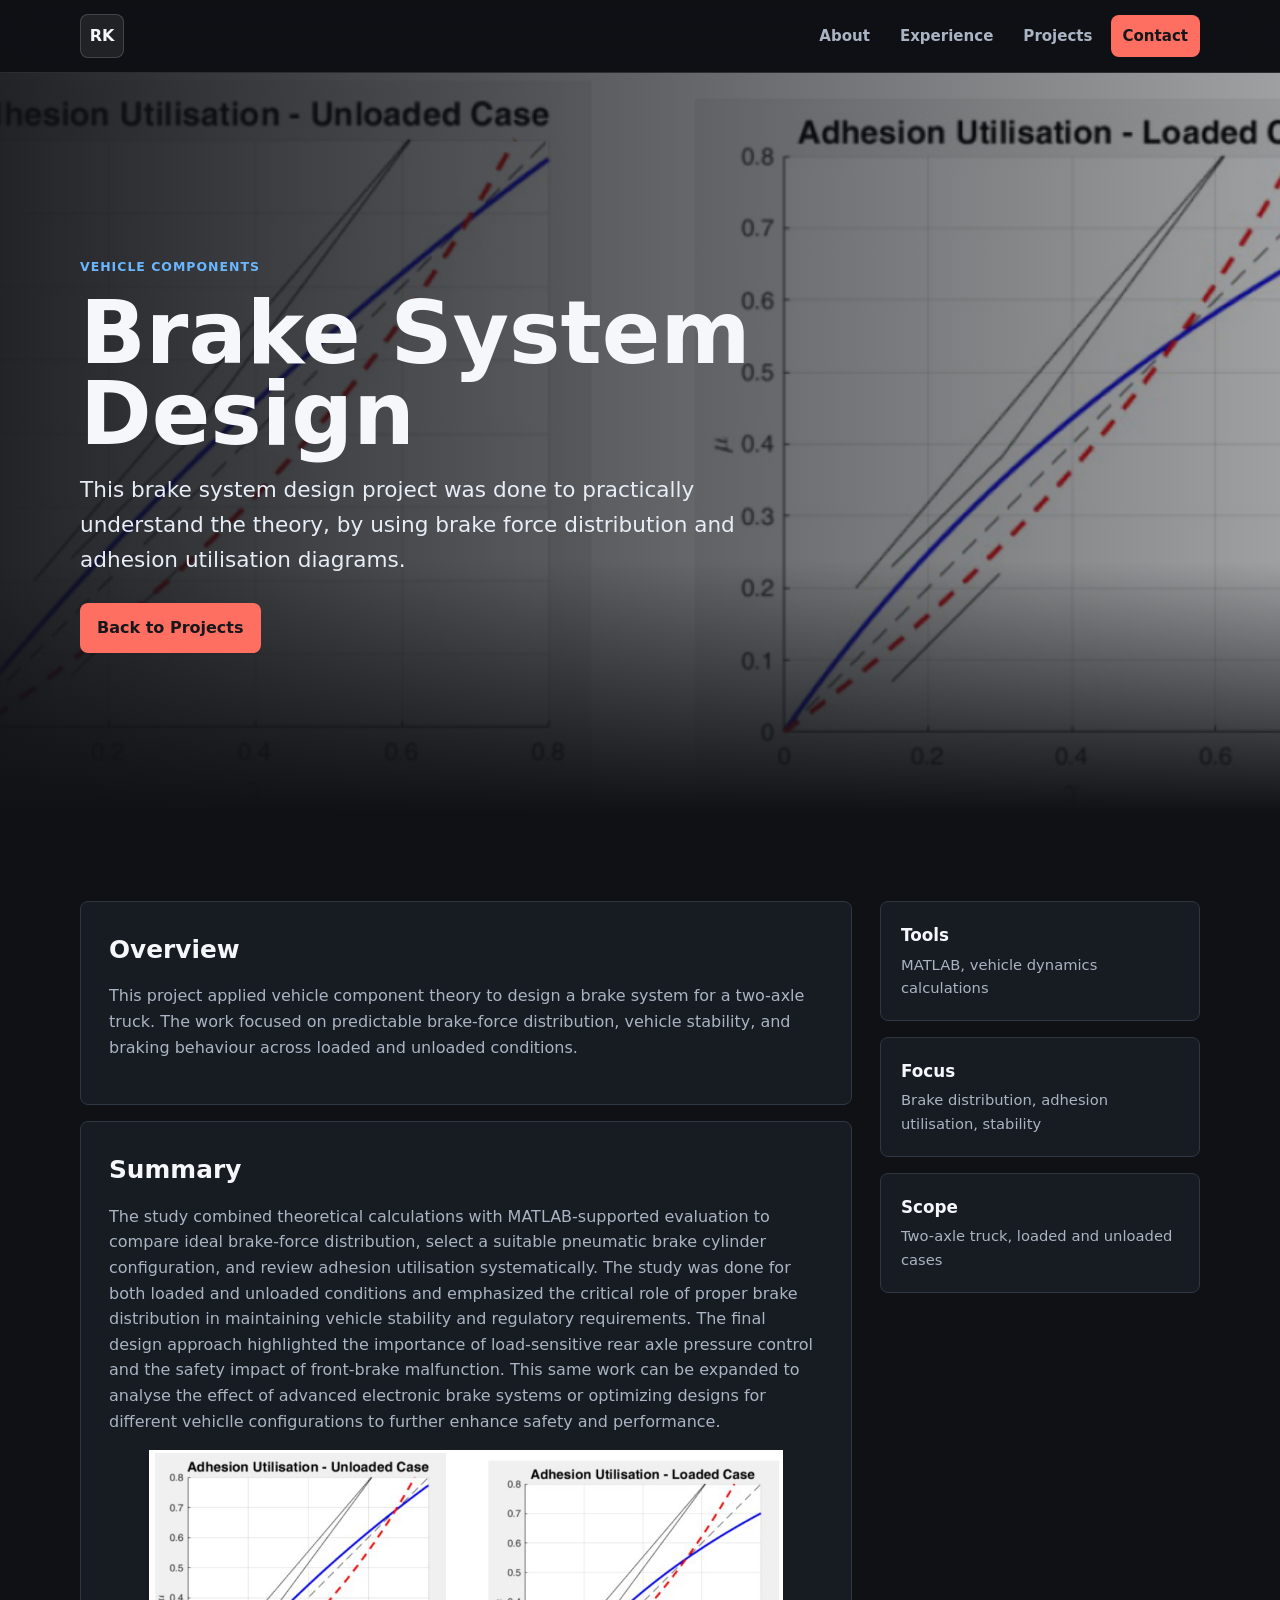
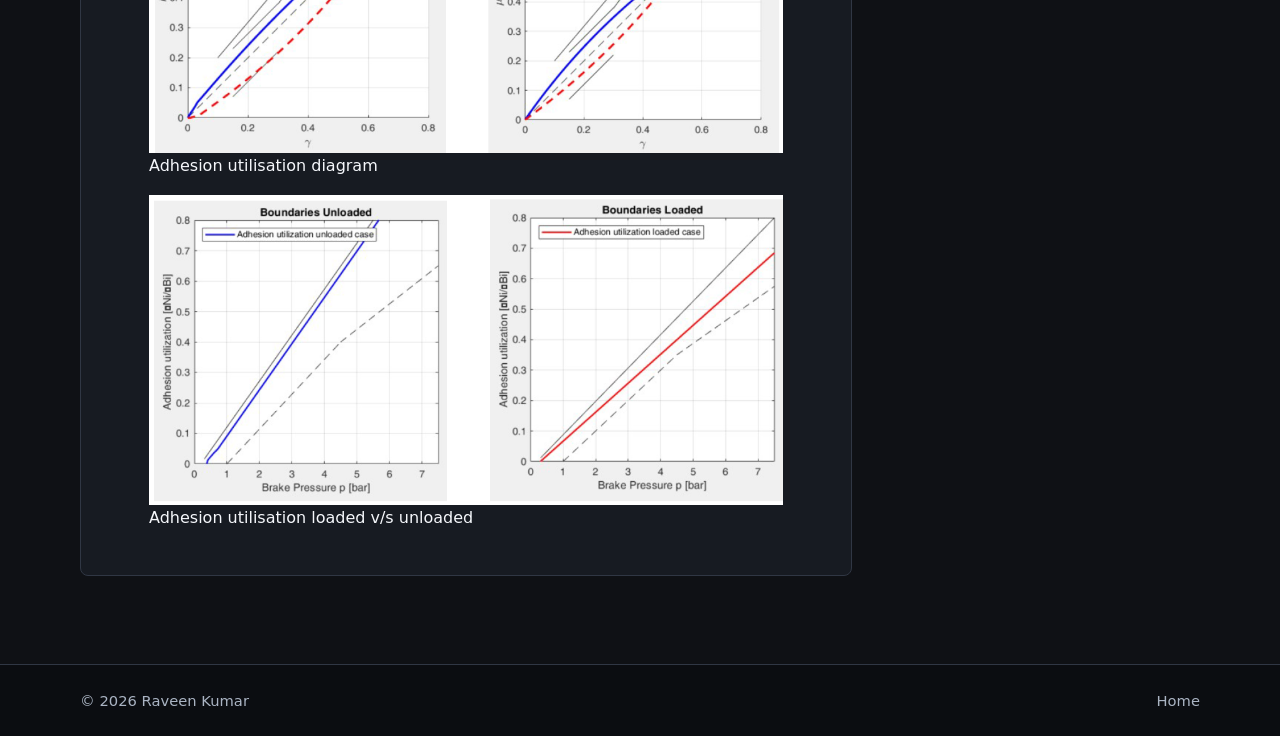
==== projects/brake-system-design.html @ a998fa56 "Add files via upload" ====
<!DOCTYPE html>
<html lang="en">
<head>
  <meta charset="UTF-8">
  <meta name="viewport" content="width=device-width, initial-scale=1.0">
  <meta name="description" content="Brake system design project by Raveen Kumar.">
  <title>Brake System Design | Raveen Kumar</title>
  <link rel="stylesheet" href="../styles.css">
</head>
<body>
  <header class="site-header">
    <nav class="nav" aria-label="Main navigation">
      <a class="brand" href="../index.html" aria-label="Raveen Kumar home">RK</a>
      <div class="nav-links">
        <a href="../index.html#about">About</a>
        <a href="../index.html#experience">Experience</a>
        <a href="../index.html#projects">Projects</a>
        <a class="primary" href="../index.html#contact">Contact</a>
      </div>
    </nav>
  </header>

  <main>
    <section class="page-hero project-image-brake">
      <div class="page-hero-inner">
        <p class="eyebrow">Vehicle Components</p>
        <h1>Brake System Design</h1>
        <p class="page-copy">
          This brake system design project was done to practically understand the theory, by using brake force distribution and adhesion utilisation diagrams.
        </p>
        <div class="page-actions">
          <a class="button primary" href="../index.html#projects">Back to Projects</a>
        </div>
      </div>
    </section>

    <section>
      <div class="section-inner project-layout">
        <div class="project-main">
          <article class="content-card">
            <h2>Overview</h2>
            <p>
              This project applied vehicle component theory to design a brake system for a two-axle truck.
              The work focused on predictable brake-force distribution, vehicle stability, and braking
              behaviour across loaded and unloaded conditions.
            </p>
          </article>

          <article class="content-card">
            <h2>Summary</h2>
            <p>
              The study combined theoretical calculations with MATLAB-supported evaluation to compare ideal
              brake-force distribution, select a suitable pneumatic brake cylinder configuration, and review
              adhesion utilisation systematically. The study was done for both loaded and unloaded conditions and emphasized the critical role of proper brake distribution in maintaining vehicle stability and regulatory requirements.
              The final design approach highlighted the importance of load-sensitive
              rear axle pressure control and the safety impact of front-brake malfunction.
              This same work can be expanded to analyse the effect of advanced electronic brake systems or optimizing designs for different vehiclle configurations to further enhance safety and performance.
            </p>

              <div class="brake-plot-grid" aria-label="Brake system design plots">
                <figure class="brake-plot">
                  <img src="../Project%20files/Brake-system-design/Adhesion-utilisation-1.png" alt="Adhesion utilisation diagram1">
                  <figcaption>Adhesion utilisation diagram</figcaption>
                </figure>
                <figure class="brake-plot">
                  <img src="../Project%20files/Brake-system-design/Adhesion-utilisation-2.png" alt="Adhesion utilisation diagram2">
                  <figcaption>Adhesion utilisation loaded v/s unloaded</figcaption>
                </figure>              
              </div>

          </article>
        </div>

      

        <aside class="project-sidebar">
          <div class="info-card">
            <strong>Tools</strong>
            <span>MATLAB, vehicle dynamics calculations</span>
          </div>
          <div class="info-card">
            <strong>Focus</strong>
            <span>Brake distribution, adhesion utilisation, stability</span>
          </div>
          <div class="info-card">
            <strong>Scope</strong>
            <span>Two-axle truck, loaded and unloaded cases</span>
          </div>
        </aside>
      </div>
    </section>
  </main>

  <footer class="footer">
    <div class="footer-inner">
      <span>&copy; 2026 Raveen Kumar</span>
      <span><a href="../index.html">Home</a></span>
    </div>
  </footer>
</body>
</html>
---- styles.css ----
:root {
  color-scheme: dark;
  --bg: #0f1115;
  --surface: #171b22;
  --surface-2: #1f2630;
  --line: #303744;
  --text: #f5f7fb;
  --muted: #aab4c3;
  --accent: #ff6f61;
  --accent-2: #6ab7ff;
  --soft: rgba(255, 255, 255, 0.08);
  --shadow: 0 24px 80px rgba(0, 0, 0, 0.28);
}

* {
  box-sizing: border-box;
}

html {
  scroll-behavior: smooth;
}

body {
  margin: 0;
  background: var(--bg);
  color: var(--text);
  font-family: Inter, ui-sans-serif, system-ui, -apple-system, BlinkMacSystemFont, "Segoe UI", sans-serif;
  line-height: 1.6;
}

img {
  display: block;
  max-width: 100%;
}

a {
  color: inherit;
  text-decoration: none;
}

p,
h1,
h2,
h3,
h4 {
  margin-top: 0;
}

ul {
  margin-bottom: 0;
}

.site-header {
  position: sticky;
  top: 0;
  z-index: 20;
  border-bottom: 1px solid rgba(255, 255, 255, 0.12);
  background: rgba(15, 17, 21, 0.86);
  backdrop-filter: blur(16px);
}

.nav {
  width: min(1120px, calc(100% - 32px));
  min-height: 72px;
  margin: 0 auto;
  display: flex;
  align-items: center;
  justify-content: space-between;
  gap: 18px;
}

.brand {
  display: inline-flex;
  align-items: center;
  justify-content: center;
  width: 44px;
  height: 44px;
  border: 1px solid rgba(255, 255, 255, 0.16);
  border-radius: 8px;
  background: var(--soft);
  font-weight: 800;
  letter-spacing: 0;
}

.nav-links {
  display: flex;
  align-items: center;
  justify-content: flex-end;
  gap: 6px;
  flex-wrap: wrap;
}

.nav-links a {
  min-height: 40px;
  padding: 9px 12px;
  border-radius: 8px;
  color: var(--muted);
  font-size: 0.94rem;
  font-weight: 700;
}

.nav-links a:hover,
.nav-links a:focus-visible,
.inline-link:hover,
.inline-link:focus-visible {
  color: var(--text);
  background: rgba(255, 255, 255, 0.08);
  outline: none;
}

.nav-links .primary {
  color: #15171b;
  background: var(--accent);
}

.hero {
  min-height: calc(88svh - 72px);
  position: relative;
  isolation: isolate;
  display: grid;
  align-items: center;
  overflow: hidden;
  background:
    linear-gradient(90deg, rgba(15, 17, 21, 0.90) 0%, rgba(15, 17, 21, 0.70) 42%, rgba(15, 17, 21, 0.12) 100%),
    url("BG.png") right bottom / cover no-repeat;
}

.hero::after,
.page-hero::after {
  content: "";
  position: absolute;
  inset: auto 0 0;
  height: 34%;
  background: linear-gradient(0deg, var(--bg), transparent);
  z-index: -1;
}

.section-inner,
.hero-inner {
  width: min(1120px, calc(100% - 32px));
  margin: 0 auto;
}

.hero-inner {
  display: block;
  padding: 76px 0 92px;
}

.eyebrow {
  margin: 0 0 16px;
  color: var(--accent-2);
  font-weight: 800;
  letter-spacing: 0.08em;
  text-transform: uppercase;
  font-size: 0.78rem;
}

h1 {
  max-width: 760px;
  margin-bottom: 18px;
  font-size: clamp(3.1rem, 9vw, 6.8rem);
  line-height: 0.94;
  letter-spacing: 0;
}

.hero-role {
  margin-bottom: 12px;
  color: var(--accent);
  font-size: clamp(1.1rem, 2.3vw, 1.45rem);
  font-weight: 800;
}

.hero-copy,
.page-copy {
  max-width: 710px;
  margin-bottom: 26px;
  color: #e6edf7;
  font-size: clamp(1.08rem, 2.4vw, 1.35rem);
}

.hero-actions,
.contact-actions,
.page-actions {
  display: flex;
  flex-wrap: wrap;
  gap: 12px;
  align-items: center;
}

.button {
  display: inline-flex;
  min-height: 46px;
  align-items: center;
  justify-content: center;
  padding: 11px 16px;
  border: 1px solid transparent;
  border-radius: 8px;
  font-weight: 800;
}

.button.primary {
  color: #15171b;
  background: var(--accent);
}

.button.secondary {
  border-color: rgba(255, 255, 255, 0.2);
  background: rgba(255, 255, 255, 0.08);
}

.inline-link {
  display: inline-flex;
  min-height: 36px;
  align-items: center;
  margin-top: 18px;
  padding: 6px 0;
  color: var(--accent);
  font-weight: 800;
}

.profile-panel {
  align-self: end;
  border: 1px solid rgba(255, 255, 255, 0.16);
  border-radius: 8px;
  background: rgba(15, 17, 21, 0.76);
  box-shadow: var(--shadow);
  overflow: hidden;
}

.profile-panel img {
  width: 100%;
  aspect-ratio: 1 / 1;
  object-fit: cover;
}

.profile-caption {
  padding: 18px;
  border-top: 1px solid rgba(255, 255, 255, 0.14);
}

.profile-caption strong,
.timeline-card strong,
.info-card strong {
  display: block;
  font-size: 1.05rem;
}

.profile-caption span,
.timeline-card span,
.info-card span {
  display: block;
  margin-top: 4px;
  color: var(--muted);
  font-size: 0.92rem;
}

.about-profile {
  align-self: start;
}

section {
  padding: 88px 0;
}

.section-heading {
  display: grid;
  grid-template-columns: minmax(0, 0.75fr) minmax(280px, 1fr);
  gap: 36px;
  align-items: end;
  margin-bottom: 34px;
}

.section-heading h2 {
  margin-bottom: 0;
  font-size: clamp(2rem, 4vw, 3.2rem);
  line-height: 1.05;
  letter-spacing: 0;
}

.section-heading p {
  margin-bottom: 0;
  color: var(--muted);
  font-size: 1.02rem;
}

.about-grid {
  display: grid;
  grid-template-columns: minmax(240px, 0.48fr) minmax(0, 1fr) minmax(280px, 0.9fr);
  gap: 28px;
  align-items: stretch;
}

.two-column {
  display: grid;
  grid-template-columns: minmax(0, 1.1fr) minmax(280px, 0.9fr);
  gap: 28px;
  align-items: stretch;
}

.about-copy,
.rich-text {
  color: #d7dee9;
  font-size: 1.03rem;
}

.about-copy p:last-child,
.rich-text p:last-child {
  margin-bottom: 0;
}

.stat-grid,
.info-grid {
  display: grid;
  grid-template-columns: repeat(2, minmax(0, 1fr));
  gap: 14px;
}

.stat,
.info-card,
.timeline-card,
.placeholder-card,
.publication-card {
  padding: 20px;
  border: 1px solid var(--line);
  border-radius: 8px;
  background: var(--surface);
}

.stat {
  min-height: 132px;
}

.stat strong {
  display: block;
  color: var(--accent);
  font-size: 1.9rem;
  line-height: 1;
}

.stat span {
  display: block;
  margin-top: 10px;
  color: var(--muted);
  font-weight: 700;
}

.skill-grid,
.project-grid,
.timeline-grid {
  display: grid;
  gap: 16px;
}

.skill-grid {
  grid-template-columns: repeat(3, minmax(0, 1fr));
}

.project-grid {
  grid-template-columns: repeat(3, minmax(0, 1fr));
}

.skill-card,
.project-card,
.contact-card {
  border: 1px solid var(--line);
  border-radius: 8px;
  background: var(--surface);
}

.skill-card {
  min-height: 158px;
  padding: 22px;
}

.skill-card h3,
.project-body h3,
.placeholder-card h3,
.publication-card h3 {
  margin-bottom: 12px;
  color: var(--text);
  font-size: 1.14rem;
}

.check-list {
  margin: 0;
  padding-left: 18px;
  color: var(--muted);
}

.check-list li + li {
  margin-top: 8px;
}

.chip-group {
  display: flex;
  flex-wrap: wrap;
  gap: 8px;
}

.skill-chip {
  display: inline-flex;
  min-height: 30px;
  align-items: center;
  border: 1px solid rgba(255, 255, 255, 0.12);
  border-radius: 999px;
  padding: 4px 10px;
  background: rgba(255, 255, 255, 0.06);
  color: #e6edf7;
  font-size: 0.82rem;
  font-weight: 700;
}

.project-card {
  overflow: hidden;
}

.project-card img {
  width: 100%;
  aspect-ratio: 16 / 10;
  object-fit: cover;
  border-bottom: 1px solid var(--line);
}

.project-body {
  padding: 22px;
}

.project-body p,
.placeholder-card p,
.publication-card p {
  color: var(--muted);
  font-size: 0.96rem;
}

.tag-row {
  display: flex;
  flex-wrap: wrap;
  gap: 8px;
  margin-top: 18px;
}

.tag {
  display: inline-flex;
  min-height: 28px;
  align-items: center;
  border: 1px solid rgba(255, 255, 255, 0.14);
  border-radius: 999px;
  padding: 3px 10px;
  color: #dde6f2;
  background: var(--surface-2);
  font-size: 0.8rem;
  font-weight: 700;
}

.timeline-card + .timeline-card {
  margin-top: 14px;
}

.timeline-card p {
  margin: 12px 0 0;
  color: var(--muted);
}

.experience-lead {
  margin: 0 0 24px;
  color: #ffffff;
  font-size: 1.2rem;
  font-weight: 800;
  line-height: 1.45;
}

.timeline-card .tag-row {
  margin-top: 16px;
}

.contact {
  background: var(--bg);
}

.contact-card {
  max-width: 760px;
  padding: 32px;
  background: rgba(23, 27, 34, 0.88);
  box-shadow: var(--shadow);
}

.contact-card h2 {
  margin-bottom: 12px;
  font-size: clamp(2rem, 4vw, 3rem);
  line-height: 1.05;
}

.contact-card p {
  color: var(--muted);
  font-size: 1.02rem;
}

.contact-layout {
  display: grid;
  grid-template-columns: minmax(320px, 0.95fr) minmax(260px, 1fr);
  gap: 28px;
  align-items: start;
}

.contact-form {
  display: grid;
  gap: 14px;
}

.field {
  display: grid;
  gap: 8px;
}

.field span {
  color: var(--text);
  font-size: 0.92rem;
  font-weight: 700;
}

.field input,
.field textarea {
  width: 100%;
  border: 1px solid rgba(255, 255, 255, 0.16);
  border-radius: 8px;
  background: rgba(255, 255, 255, 0.06);
  color: var(--text);
  padding: 12px 14px;
  font: inherit;
}

.field input::placeholder,
.field textarea::placeholder {
  color: #92a0b4;
}

.field input:focus,
.field textarea:focus {
  outline: 2px solid rgba(106, 183, 255, 0.35);
  outline-offset: 0;
  border-color: rgba(106, 183, 255, 0.5);
}

.field textarea {
  resize: vertical;
  min-height: 130px;
}

.contact-submit {
  width: 100%;
  justify-content: center;
}

.contact-copy {
  display: grid;
  gap: 18px;
}

.contact-list {
  display: grid;
  gap: 10px;
}

.contact-link {
  display: inline-flex;
  align-items: center;
  min-height: 28px;
  color: #e6edf7;
  font-weight: 700;
}

.page-hero {
  min-height: 460px;
  position: relative;
  isolation: isolate;
  display: grid;
  align-items: end;
  overflow: hidden;
  background:
    linear-gradient(90deg, rgba(15, 17, 21, 0.92), rgba(15, 17, 21, 0.40)),
    var(--project-image, url("Car%20bg.png")) center / cover no-repeat;
}

.project-image-suspension {
  --project-image: url("Car_bg.jpg");
}

.project-image-volvo {
  --project-image: url("Project%20files/Car-MBS-Adams/FVA.png");
}

.project-image-slip {
  --project-image: url("Project%20files/Longitudinal-dynamics/longitudinal-hero.png");
}

.project-image-lateral {
  --project-image: url("Project%20files/Lateral-dynamics/lateral-hero.png");
}

.project-image-clutch {
  --project-image: url("Project%20files/Clutch-modelling/clutch-modelling.png");
}

.project-image-brake {
  --project-image: url("Project%20files/Brake-system-design/Adhesion-utilisation-1.png");
}

.project-image-powertrain {
  --project-image: url("Powertrain-diagram.png");
}

.project-image-vertical {
  --project-image: url("Project%20files/Vertical-dynamics/vertical-hero.jpg");
}

.project-image-aircraft {
  --project-image: url("Car%20bg.png");
}

.project-image-ers {
  --project-image: url("Project%20files/Electrified-road-systems/ers-catenary-road.jpg");
}

.project-image-truck-simulator {
  --project-image: url("Project%20files/Truck-simulator/truck-simulator-testbed.jpg");
}

.project-image-acoustics {
  --project-image: url("Project%20files/Vehicle-acoustics/vehicle-acoustics-spl.png");
}

.page-hero-inner {
  width: min(1120px, calc(100% - 32px));
  margin: 0 auto;
  padding: 96px 0 72px;
}

.page-hero h1 {
  max-width: 900px;
  font-size: clamp(2.6rem, 7vw, 5.4rem);
}

.project-layout {
  display: grid;
  grid-template-columns: minmax(0, 1fr) 320px;
  gap: 28px;
  align-items: start;
}

.project-main,
.project-sidebar {
  display: grid;
  gap: 16px;
  min-width: 0;
}

.content-card {
  min-width: 0;
  padding: 28px;
  border: 1px solid var(--line);
  border-radius: 8px;
  background: var(--surface);
}

.content-card h2 {
  margin-bottom: 14px;
  font-size: 1.55rem;
}

.content-card p,
.content-card li {
  color: var(--muted);
}

.table-wrap {
  width: 100%;
  overflow-x: auto;
}

.project-table {
  width: 100%;
  border-collapse: collapse;
  color: var(--muted);
  font-size: 0.95rem;
}

.project-table th,
.project-table td {
  padding: 12px 14px;
  border-bottom: 1px solid var(--line);
  text-align: left;
  white-space: nowrap;
}

.project-table th {
  color: var(--text);
  background: var(--surface-2);
  font-weight: 800;
}

.project-table tbody tr:last-child td {
  border-bottom: 0;
}

.gear-plot-grid {
  display: grid;
  gap: 16px;
  margin-top: 22px;
}

.gear-plot {
  margin: 0;
  overflow: hidden;
  border: 1px solid var(--line);
  border-radius: 8px;
  background: #ffffff;
}

.gear-plot img {
  width: 100%;
  background: #ffffff;
}

.gear-plot figcaption {
  padding: 10px 14px;
  border-top: 1px solid #d7dee9;
  color: #15171b;
  font-size: 0.9rem;
  font-weight: 800;
}

.report-figure-grid {
  display: grid;
  grid-template-columns: repeat(2, minmax(0, 1fr));
  gap: 14px;
  margin-top: 22px;
}

.report-figure-grid.three {
  grid-template-columns: repeat(3, minmax(0, 1fr));
}

.report-figure {
  margin: 0;
  overflow: hidden;
  border: 1px solid var(--line);
  border-radius: 8px;
  background: #ffffff;
}

.report-figure img {
  width: 100%;
  aspect-ratio: 16 / 10;
  object-fit: cover;
  background: #ffffff;
}

.report-figure.contain img {
  object-fit: contain;
  padding: 10px;
}

.report-figure figcaption {
  min-height: 52px;
  padding: 10px 14px;
  border-top: 1px solid #d7dee9;
  color: #15171b;
  font-size: 0.88rem;
  font-weight: 800;
}

.placeholder-card {
  border-style: dashed;
  background: rgba(31, 38, 48, 0.54);
}

.project-visual-grid {
  display: grid;
  grid-template-columns: repeat(3, minmax(0, 1fr));
  gap: 14px;
}

.image-placeholder {
  min-height: 150px;
  display: grid;
  align-content: center;
  gap: 8px;
  padding: 18px;
  border: 1px dashed rgba(255, 255, 255, 0.24);
  border-radius: 8px;
  background: rgba(31, 38, 48, 0.58);
}

.image-placeholder strong {
  color: var(--text);
  font-size: 1rem;
}

.image-placeholder span {
  color: var(--muted);
  font-size: 0.92rem;
}

.footer {
  border-top: 1px solid var(--line);
  padding: 24px 0;
  color: var(--muted);
  background: #0b0d11;
  font-size: 0.92rem;
}

.footer-inner {
  width: min(1120px, calc(100% - 32px));
  margin: 0 auto;
  display: flex;
  justify-content: space-between;
  gap: 16px;
  flex-wrap: wrap;
}

@media (max-width: 900px) {
  .hero-inner,
  .section-heading,
  .about-grid,
  .two-column,
  .skill-grid,
  .project-grid,
  .project-visual-grid,
  .report-figure-grid,
  .report-figure-grid.three,
  .project-layout,
  .contact-layout {
    grid-template-columns: 1fr;
  }

  .hero {
    min-height: auto;
    background:
      linear-gradient(180deg, rgba(15, 17, 21, 0.92), rgba(15, 17, 21, 0.62)),
      url("Car%20bg.png") center bottom / cover no-repeat;
  }

  .hero-inner {
    padding: 58px 0 74px;
  }

  .profile-panel {
    max-width: 320px;
  }

  .about-profile {
    order: -1;
  }

  .project-sidebar {
    grid-template-columns: repeat(2, minmax(0, 1fr));
  }
}

@media (max-width: 620px) {
  .nav {
    min-height: auto;
    padding: 12px 0;
    align-items: flex-start;
  }

  .nav-links {
    gap: 2px;
  }

  .nav-links a {
    padding: 8px 9px;
    font-size: 0.84rem;
  }

  section {
    padding: 64px 0;
  }

  .stat-grid,
  .info-grid,
  .project-sidebar {
    grid-template-columns: 1fr;
  }

  .contact-card,
  .content-card {
    padding: 24px;
  }
}
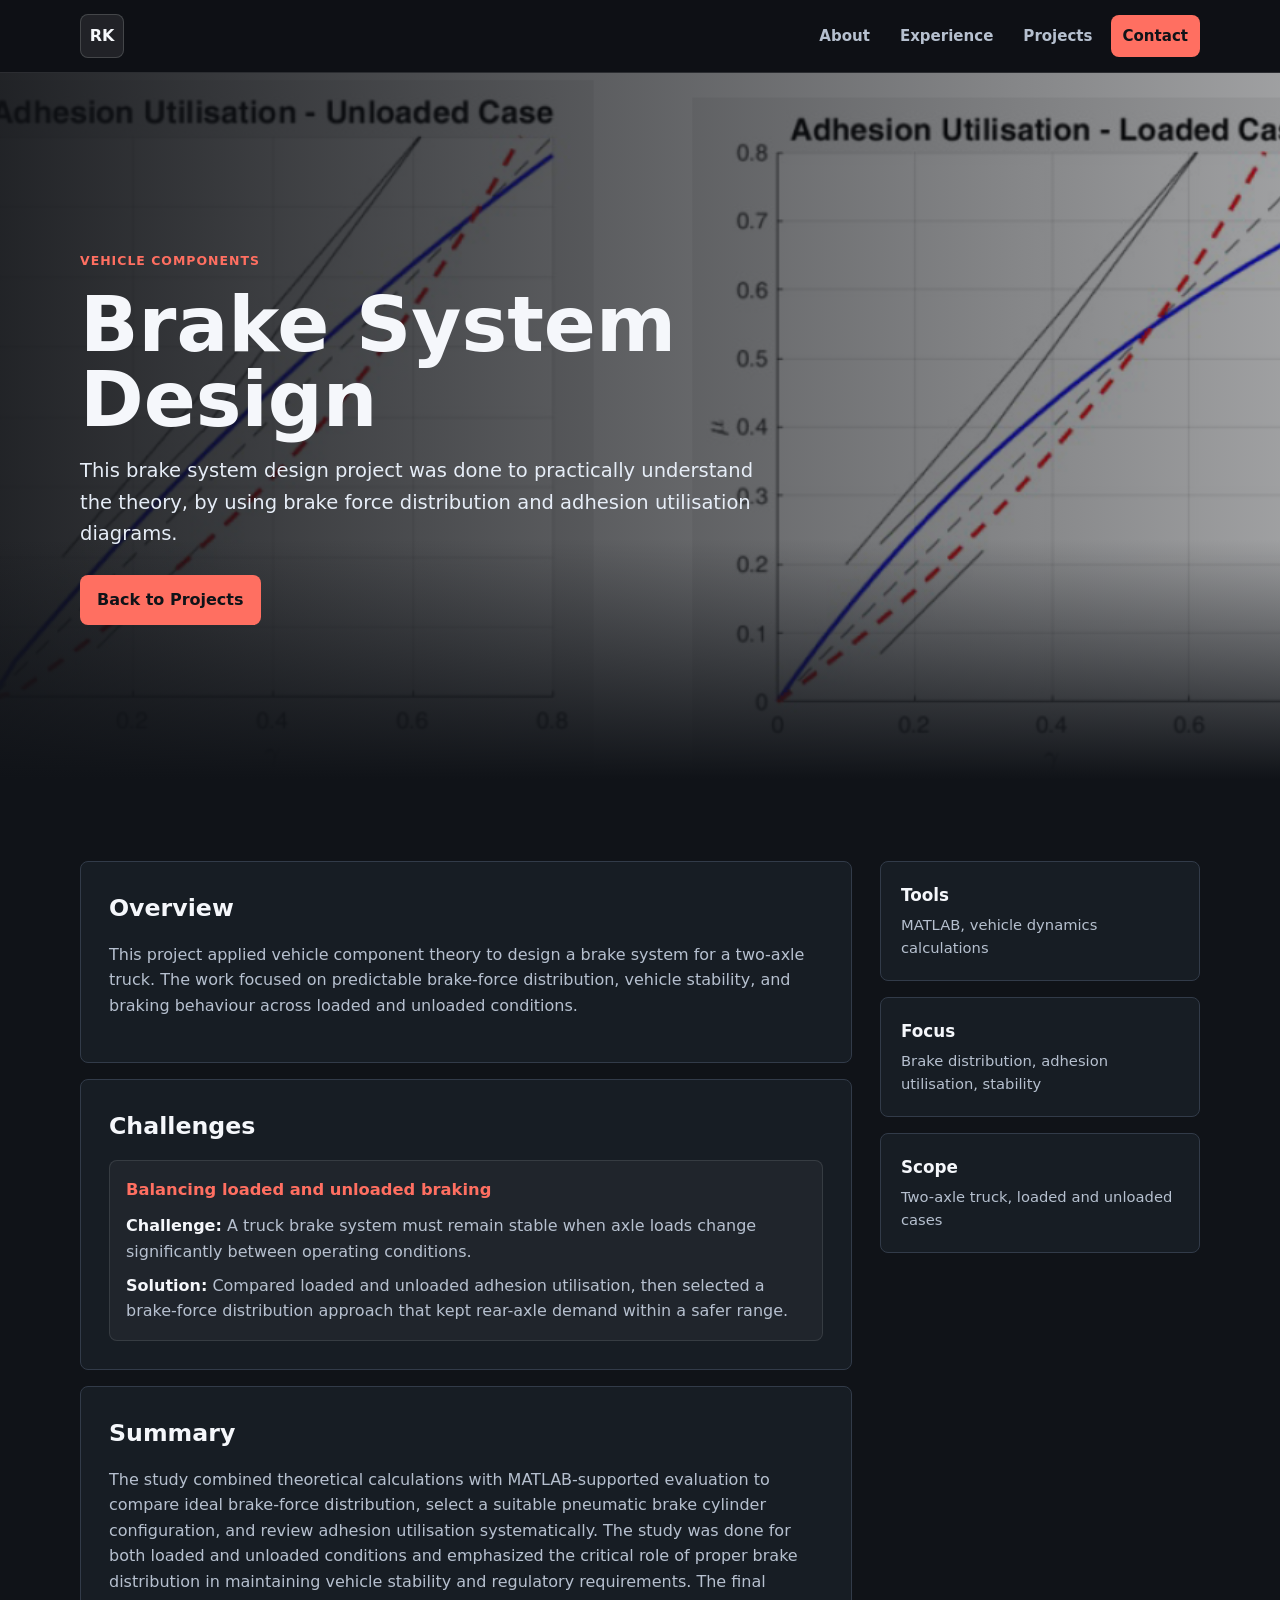
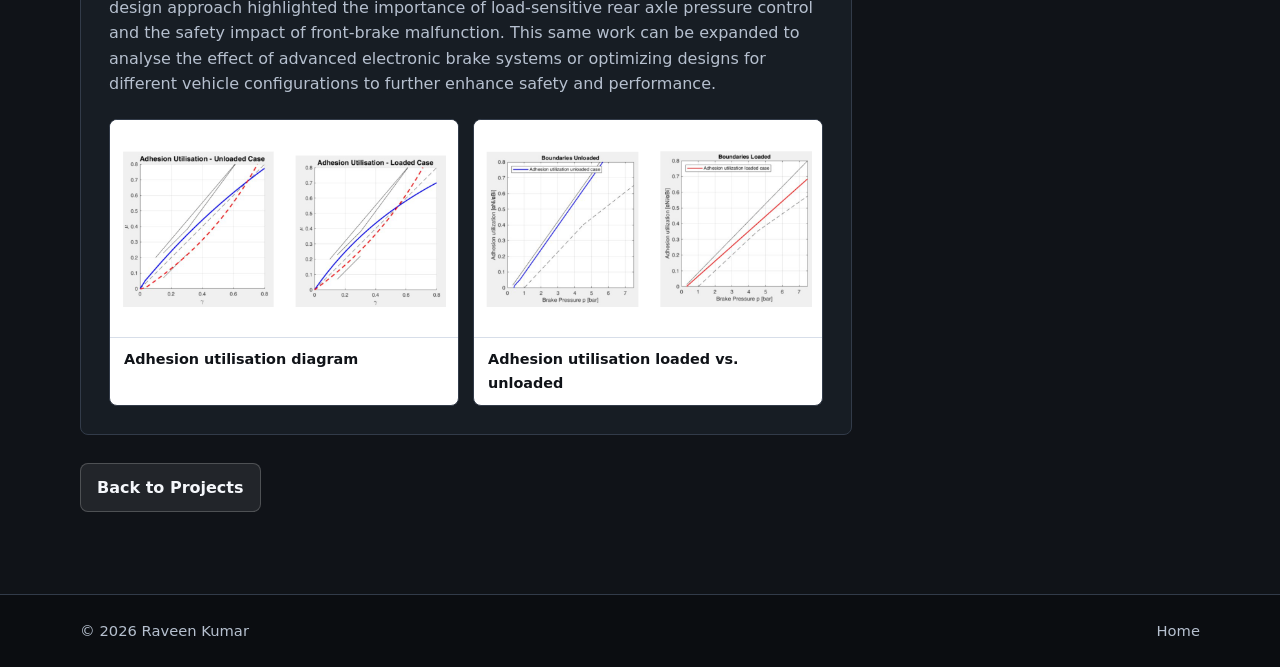
==== commit a72692e1: "Add files via upload" ====
--- a/projects/brake-system-design.html
+++ b/projects/brake-system-design.html
@@ -46,6 +46,17 @@
             </p>
           </article>
 
+          <article class="content-card challenge-card">
+            <h2>Challenges</h2>
+            <div class="challenge-list">
+              <div class="challenge-item">
+                <h3>Balancing loaded and unloaded braking</h3>
+                <p><strong>Challenge:</strong> A truck brake system must remain stable when axle loads change significantly between operating conditions.</p>
+                <p><strong>Solution:</strong> Compared loaded and unloaded adhesion utilisation, then selected a brake-force distribution approach that kept rear-axle demand within a safer range.</p>
+              </div>
+            </div>
+          </article>
+
           <article class="content-card">
             <h2>Summary</h2>
             <p>
@@ -54,7 +65,7 @@
               adhesion utilisation systematically. The study was done for both loaded and unloaded conditions and emphasized the critical role of proper brake distribution in maintaining vehicle stability and regulatory requirements.
               The final design approach highlighted the importance of load-sensitive
               rear axle pressure control and the safety impact of front-brake malfunction.
-              This same work can be expanded to analyse the effect of advanced electronic brake systems or optimizing designs for different vehiclle configurations to further enhance safety and performance.
+              This same work can be expanded to analyse the effect of advanced electronic brake systems or optimizing designs for different vehicle configurations to further enhance safety and performance.
             </p>
 
               <div class="brake-plot-grid" aria-label="Brake system design plots">
@@ -64,7 +75,7 @@
                 </figure>
                 <figure class="brake-plot">
                   <img src="../Project%20files/Brake-system-design/Adhesion-utilisation-2.png" alt="Adhesion utilisation diagram2">
-                  <figcaption>Adhesion utilisation loaded v/s unloaded</figcaption>
+                  <figcaption>Adhesion utilisation loaded vs. unloaded</figcaption>
                 </figure>              
               </div>
 
@@ -88,6 +99,9 @@
           </div>
         </aside>
       </div>
+      <div class="project-bottom-actions">
+        <a class="button secondary" href="../index.html#projects">Back to Projects</a>
+      </div>
     </section>
   </main>
 
--- a/styles.css
+++ b/styles.css
@@ -1,13 +1,14 @@
 :root {
   color-scheme: dark;
-  --bg: #0f1115;
-  --surface: #171b22;
-  --surface-2: #1f2630;
-  --line: #303744;
+  --bg: #101318;
+  --surface: #171d24;
+  --surface-2: #202832;
+  --line: #323b49;
   --text: #f5f7fb;
-  --muted: #aab4c3;
+  --muted: #b6c0cf;
   --accent: #ff6f61;
-  --accent-2: #6ab7ff;
+  --accent-2: #74d7ff;
+  --ink: #101318;
   --soft: rgba(255, 255, 255, 0.08);
   --shadow: 0 24px 80px rgba(0, 0, 0, 0.28);
 }
@@ -25,6 +26,7 @@
   background: var(--bg);
   color: var(--text);
   font-family: Inter, ui-sans-serif, system-ui, -apple-system, BlinkMacSystemFont, "Segoe UI", sans-serif;
+  font-size: 16px;
   line-height: 1.6;
 }
 
@@ -109,7 +111,7 @@
 }
 
 .nav-links .primary {
-  color: #15171b;
+  color: var(--ink);
   background: var(--accent);
 }
 
@@ -148,7 +150,7 @@
 
 .eyebrow {
   margin: 0 0 16px;
-  color: var(--accent-2);
+  color: var(--accent);
   font-weight: 800;
   letter-spacing: 0.08em;
   text-transform: uppercase;
@@ -158,8 +160,8 @@
 h1 {
   max-width: 760px;
   margin-bottom: 18px;
-  font-size: clamp(3.1rem, 9vw, 6.8rem);
-  line-height: 0.94;
+  font-size: clamp(3rem, 8vw, 5.8rem);
+  line-height: 0.98;
   letter-spacing: 0;
 }
 
@@ -175,7 +177,7 @@
   max-width: 710px;
   margin-bottom: 26px;
   color: #e6edf7;
-  font-size: clamp(1.08rem, 2.4vw, 1.35rem);
+  font-size: clamp(1.02rem, 2.2vw, 1.22rem);
 }
 
 .hero-actions,
@@ -199,7 +201,7 @@
 }
 
 .button.primary {
-  color: #15171b;
+  color: var(--ink);
   background: var(--accent);
 }
 
@@ -259,7 +261,7 @@
 }
 
 section {
-  padding: 88px 0;
+  padding: 82px 0;
 }
 
 .section-heading {
@@ -272,8 +274,8 @@
 
 .section-heading h2 {
   margin-bottom: 0;
-  font-size: clamp(2rem, 4vw, 3.2rem);
-  line-height: 1.05;
+  font-size: clamp(1.9rem, 3.5vw, 2.8rem);
+  line-height: 1.08;
   letter-spacing: 0;
 }
 
@@ -333,15 +335,45 @@
 .stat strong {
   display: block;
   color: var(--accent);
-  font-size: 1.9rem;
-  line-height: 1;
+  font-size: 0.9rem;
+  line-height: 1.2;
+  text-transform: uppercase;
 }
 
 .stat span {
   display: block;
   margin-top: 10px;
   color: var(--muted);
+  font-size: 1rem;
   font-weight: 700;
+}
+
+.education-grid {
+  display: grid;
+  grid-template-columns: minmax(0, 1.1fr) minmax(280px, 0.9fr);
+  gap: 16px;
+}
+
+.education-card {
+  min-height: 220px;
+  padding: 26px;
+  border: 1px solid var(--line);
+  border-radius: 8px;
+  background:
+    linear-gradient(135deg, rgba(255, 111, 97, 0.08), transparent 46%),
+    var(--surface);
+}
+
+.education-card h3 {
+  max-width: 760px;
+  margin-bottom: 12px;
+  font-size: clamp(1.35rem, 2.5vw, 2.1rem);
+  line-height: 1.12;
+}
+
+.education-card p:not(.eyebrow) {
+  max-width: 680px;
+  color: var(--muted);
 }
 
 .skill-grid,
@@ -368,7 +400,7 @@
 }
 
 .skill-card {
-  min-height: 158px;
+  min-height: 210px;
   padding: 22px;
 }
 
@@ -378,7 +410,104 @@
 .publication-card h3 {
   margin-bottom: 12px;
   color: var(--text);
-  font-size: 1.14rem;
+  font-size: 1.12rem;
+}
+
+.proficiency-card {
+  display: grid;
+  align-content: start;
+  gap: 14px;
+}
+
+.skill-header {
+  display: flex;
+  align-items: flex-start;
+  justify-content: space-between;
+  gap: 14px;
+}
+
+.skill-header h3 {
+  margin-bottom: 0;
+}
+
+.skill-level {
+  flex: 0 0 auto;
+  min-height: 28px;
+  display: inline-flex;
+  align-items: center;
+  border: 1px solid rgba(255, 111, 97, 0.45);
+  border-radius: 999px;
+  padding: 3px 10px;
+  color: var(--accent);
+  background: rgba(255, 111, 97, 0.08);
+  font-size: 0.78rem;
+  font-weight: 800;
+}
+
+.proficiency-meter {
+  --progress: 25%;
+  display: grid;
+  gap: 10px;
+}
+
+.proficiency-meter.level-basic {
+  --progress: 25%;
+}
+
+.proficiency-meter.level-intermediate {
+  --progress: 50%;
+}
+
+.proficiency-meter.level-strong {
+  --progress: 75%;
+}
+
+.proficiency-meter.level-advanced {
+  --progress: 100%;
+}
+
+.proficiency-track {
+  height: 9px;
+  overflow: hidden;
+  border-radius: 999px;
+  background: rgba(255, 255, 255, 0.1);
+}
+
+.proficiency-fill {
+  display: block;
+  width: var(--progress);
+  height: 100%;
+  border-radius: inherit;
+  background: linear-gradient(90deg, var(--accent), var(--accent-2));
+  box-shadow: 0 0 18px rgba(116, 215, 255, 0.28);
+}
+
+.proficiency-labels {
+  display: grid;
+  grid-template-columns: repeat(4, minmax(0, 1fr));
+  gap: 6px;
+  align-items: center;
+}
+
+.proficiency-labels span {
+  min-width: 0;
+  color: rgba(182, 192, 207, 0.48);
+  font-size: 0.72rem;
+  font-weight: 800;
+  line-height: 1.15;
+  overflow-wrap: anywhere;
+  text-align: center;
+}
+
+.proficiency-labels .is-active {
+  color: #ffffff;
+  text-shadow: 0 0 14px rgba(116, 215, 255, 0.55);
+}
+
+.skill-evidence {
+  margin: 0;
+  color: var(--muted);
+  font-size: 0.94rem;
 }
 
 .check-list {
@@ -457,16 +586,36 @@
 }
 
 .timeline-card p {
-  margin: 12px 0 0;
-  color: var(--muted);
-}
-
-.experience-lead {
-  margin: 0 0 24px;
-  color: #ffffff;
-  font-size: 1.2rem;
+  color: var(--muted);
+}
+
+.timeline-card .experience-lead {
+  margin: 0 0 22px;
+  color: var(--accent);
+  font-size: 1.08rem;
   font-weight: 800;
   line-height: 1.45;
+}
+
+.experience-role {
+  margin: 0 0 6px;
+  color: var(--text);
+  font-size: 1rem;
+  font-weight: 800;
+}
+
+.employer-name {
+  margin: 0;
+  color: var(--text);
+  font-size: clamp(1.55rem, 3vw, 2.35rem);
+  line-height: 1.05;
+}
+
+.experience-meta {
+  margin: 6px 0 18px;
+  color: var(--muted);
+  font-size: 0.95rem;
+  font-weight: 700;
 }
 
 .timeline-card .tag-row {
@@ -478,9 +627,11 @@
 }
 
 .contact-card {
-  max-width: 760px;
+  max-width: 940px;
   padding: 32px;
-  background: rgba(23, 27, 34, 0.88);
+  background:
+    linear-gradient(135deg, rgba(255, 111, 97, 0.1), rgba(116, 215, 255, 0.04) 42%, transparent),
+    rgba(23, 27, 34, 0.92);
   box-shadow: var(--shadow);
 }
 
@@ -564,9 +715,22 @@
 .contact-link {
   display: inline-flex;
   align-items: center;
+  gap: 10px;
   min-height: 28px;
   color: #e6edf7;
   font-weight: 700;
+}
+
+.contact-icon {
+  width: 20px;
+  height: 20px;
+  flex: 0 0 auto;
+  color: var(--accent);
+  fill: none;
+  stroke: currentColor;
+  stroke-linecap: round;
+  stroke-linejoin: round;
+  stroke-width: 1.8;
 }
 
 .page-hero {
@@ -578,7 +742,7 @@
   overflow: hidden;
   background:
     linear-gradient(90deg, rgba(15, 17, 21, 0.92), rgba(15, 17, 21, 0.40)),
-    var(--project-image, url("Car%20bg.png")) center / cover no-repeat;
+    var(--project-image, url("BG.png")) center / cover no-repeat;
 }
 
 .project-image-suspension {
@@ -637,7 +801,7 @@
 
 .page-hero h1 {
   max-width: 900px;
-  font-size: clamp(2.6rem, 7vw, 5.4rem);
+  font-size: clamp(2.35rem, 6.5vw, 4.8rem);
 }
 
 .project-layout {
@@ -664,7 +828,7 @@
 
 .content-card h2 {
   margin-bottom: 14px;
-  font-size: 1.55rem;
+  font-size: 1.48rem;
 }
 
 .content-card p,
@@ -708,7 +872,27 @@
   margin-top: 22px;
 }
 
-.gear-plot {
+.engine-plot-grid,
+.brake-plot-grid,
+.Adams-grid {
+  display: grid;
+  gap: 14px;
+  margin-top: 22px;
+}
+
+.engine-plot-grid,
+.brake-plot-grid {
+  grid-template-columns: repeat(2, minmax(0, 1fr));
+}
+
+.Adams-grid {
+  grid-template-columns: repeat(2, minmax(0, 1fr));
+}
+
+.gear-plot,
+.engine-plot,
+.brake-plot,
+.Adams-layout {
   margin: 0;
   overflow: hidden;
   border: 1px solid var(--line);
@@ -716,16 +900,81 @@
   background: #ffffff;
 }
 
-.gear-plot img {
+.gear-plot img,
+.engine-plot img,
+.brake-plot img,
+.Adams-layout img {
   width: 100%;
   background: #ffffff;
 }
 
-.gear-plot figcaption {
+.engine-plot img,
+.brake-plot img,
+.Adams-layout img {
+  aspect-ratio: 16 / 10;
+  object-fit: contain;
+  padding: 10px;
+}
+
+.gear-plot figcaption,
+.engine-plot figcaption,
+.brake-plot figcaption,
+.Adams-layout figcaption {
   padding: 10px 14px;
   border-top: 1px solid #d7dee9;
-  color: #15171b;
+  color: var(--ink);
   font-size: 0.9rem;
+  font-weight: 800;
+}
+
+.challenge-list {
+  display: grid;
+  gap: 14px;
+}
+
+.challenge-item {
+  padding: 16px;
+  border: 1px solid rgba(255, 255, 255, 0.1);
+  border-radius: 8px;
+  background: rgba(255, 255, 255, 0.04);
+}
+
+.challenge-item h3 {
+  margin-bottom: 10px;
+  color: var(--accent);
+  font-size: 1.02rem;
+}
+
+.challenge-item p {
+  margin: 0;
+}
+
+.challenge-item p + p {
+  margin-top: 8px;
+}
+
+.challenge-item strong {
+  color: var(--text);
+}
+
+.project-bottom-actions {
+  width: min(1120px, calc(100% - 32px));
+  margin: 28px auto 0;
+  display: flex;
+  flex-direction: column;
+  gap: 12px;
+  align-items: flex-start;
+  justify-content: flex-start;
+}
+
+.source-note {
+  margin: 0;
+  color: var(--muted);
+  font-size: 0.92rem;
+}
+
+.source-note a {
+  color: var(--accent);
   font-weight: 800;
 }
 
@@ -738,6 +987,18 @@
 
 .report-figure-grid.three {
   grid-template-columns: repeat(3, minmax(0, 1fr));
+}
+
+.report-figure-grid.stacked {
+  grid-template-columns: 1fr;
+}
+
+.report-figure-grid.stacked .report-figure img {
+  aspect-ratio: 16 / 7;
+}
+
+.report-figure-grid.stacked .report-figure:first-child img {
+  aspect-ratio: 16 / 9;
 }
 
 .report-figure {
@@ -823,9 +1084,13 @@
   .section-heading,
   .about-grid,
   .two-column,
+  .education-grid,
   .skill-grid,
   .project-grid,
   .project-visual-grid,
+  .engine-plot-grid,
+  .brake-plot-grid,
+  .Adams-grid,
   .report-figure-grid,
   .report-figure-grid.three,
   .project-layout,
@@ -837,7 +1102,7 @@
     min-height: auto;
     background:
       linear-gradient(180deg, rgba(15, 17, 21, 0.92), rgba(15, 17, 21, 0.62)),
-      url("Car%20bg.png") center bottom / cover no-repeat;
+      url("BG.png") center bottom / cover no-repeat;
   }
 
   .hero-inner {
